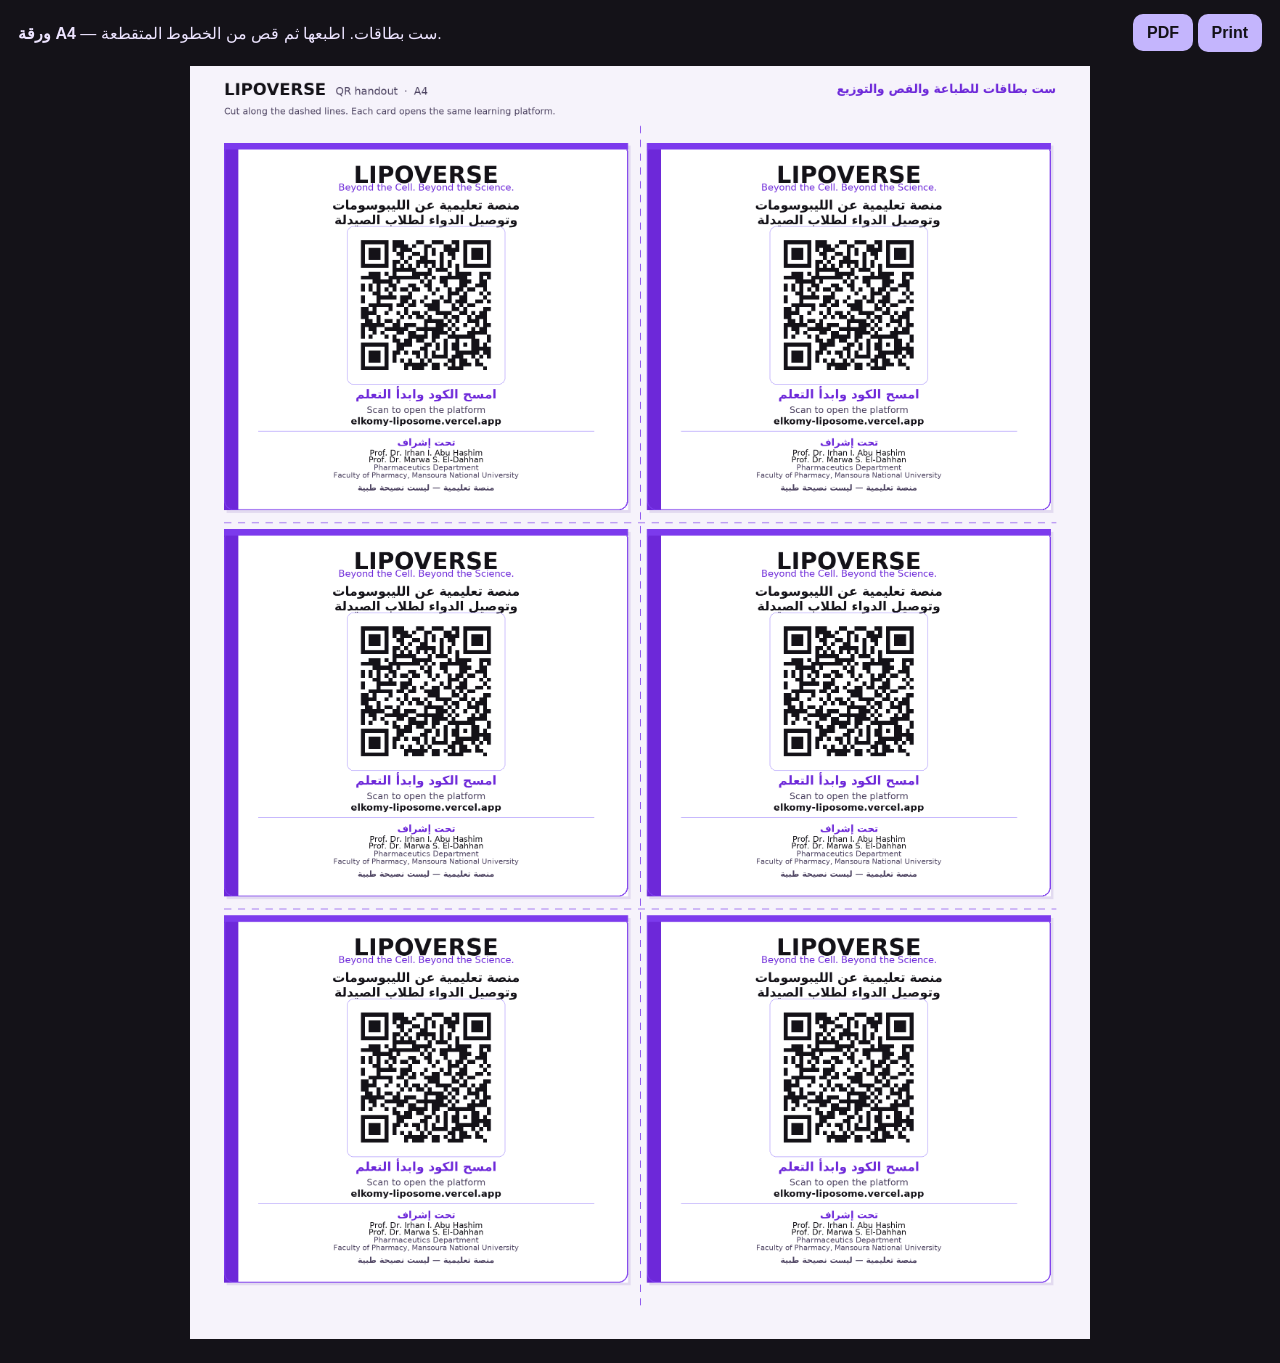
==== print/index.html @ 752c3d52 "Add a printable sheet of LIPOVERSE QR cards. Six cut-out cards on one A4 page open the learning plat" ====
<!DOCTYPE html>
<html lang="ar">
<head>
<meta charset="UTF-8">
<meta name="viewport" content="width=device-width, initial-scale=1">
<title>LIPOVERSE — بطاقات QR للطباعة</title>
<style>
  body { margin: 0; background: #141218; color: #F7F4FC; font-family: Inter, "Segoe UI", sans-serif; }
  .bar { display: flex; gap: 12px; align-items: center; justify-content: space-between; padding: 14px 18px; }
  a, button { font: inherit; font-weight: 700; color: #141218; background: #C4B5FD; border: 0; border-radius: 10px; padding: 10px 14px; text-decoration: none; cursor: pointer; }
  p { margin: 0; color: #EDE4FF; }
  img { width: min(100%, 900px); display: block; margin: 0 auto 24px; background: #fff; }
  @media print { .bar { display: none; } body { background: #fff; } img { width: 100%; } }
</style>
</head>
<body>
  <div class="bar">
    <p><strong>ورقة A4</strong> — ست بطاقات. اطبعها ثم قص من الخطوط المتقطعة.</p>
    <span>
      <a href="lipoverse-qr-sheet.pdf">PDF</a>
      <button type="button" onclick="print()">Print</button>
    </span>
  </div>
  <img src="lipoverse-qr-sheet.png" alt="Six printable LIPOVERSE QR cards">
</body>
</html>
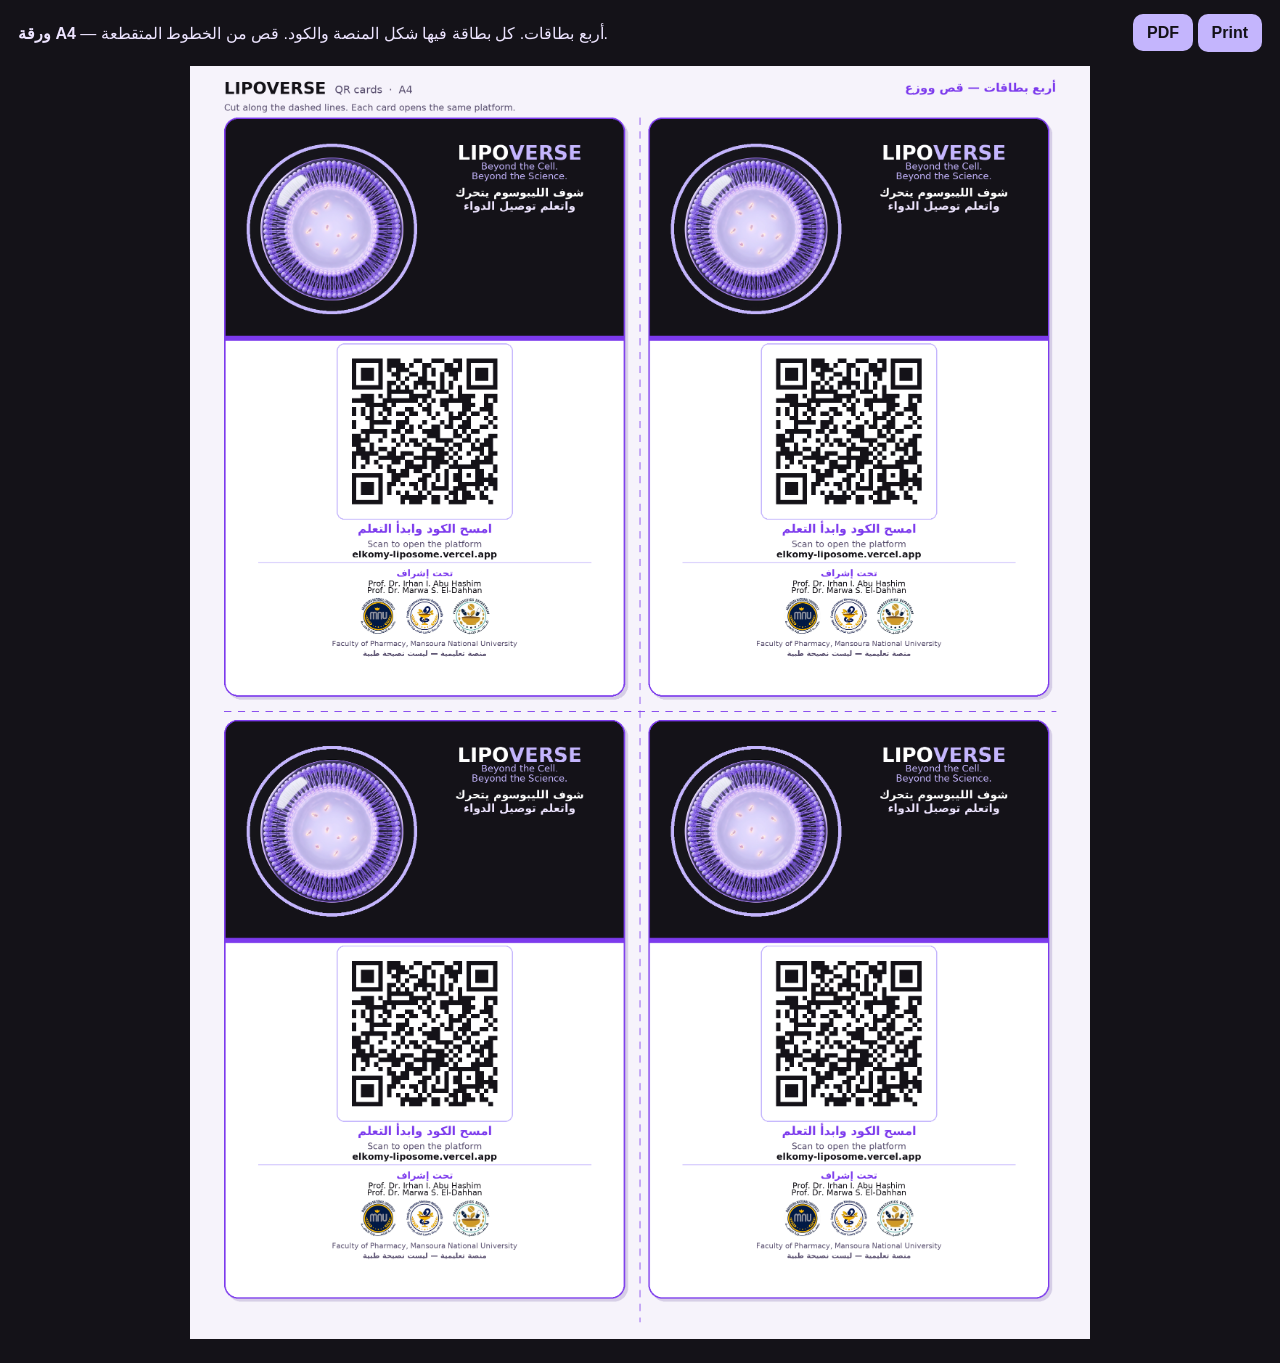
==== commit 1dab496c: "Put the site liposome on each printable QR card. Four larger A4 cards keep the scan link and supervi" ====
--- a/print/index.html
+++ b/print/index.html
@@ -15,12 +15,12 @@
 </head>
 <body>
   <div class="bar">
-    <p><strong>ورقة A4</strong> — ست بطاقات. اطبعها ثم قص من الخطوط المتقطعة.</p>
+    <p><strong>ورقة A4</strong> — أربع بطاقات. كل بطاقة فيها شكل المنصة والكود. قص من الخطوط المتقطعة.</p>
     <span>
       <a href="lipoverse-qr-sheet.pdf">PDF</a>
       <button type="button" onclick="print()">Print</button>
     </span>
   </div>
-  <img src="lipoverse-qr-sheet.png" alt="Six printable LIPOVERSE QR cards">
+  <img src="lipoverse-qr-sheet.png" alt="Four printable LIPOVERSE cards, each with the liposome mark and a QR code">
 </body>
 </html>
